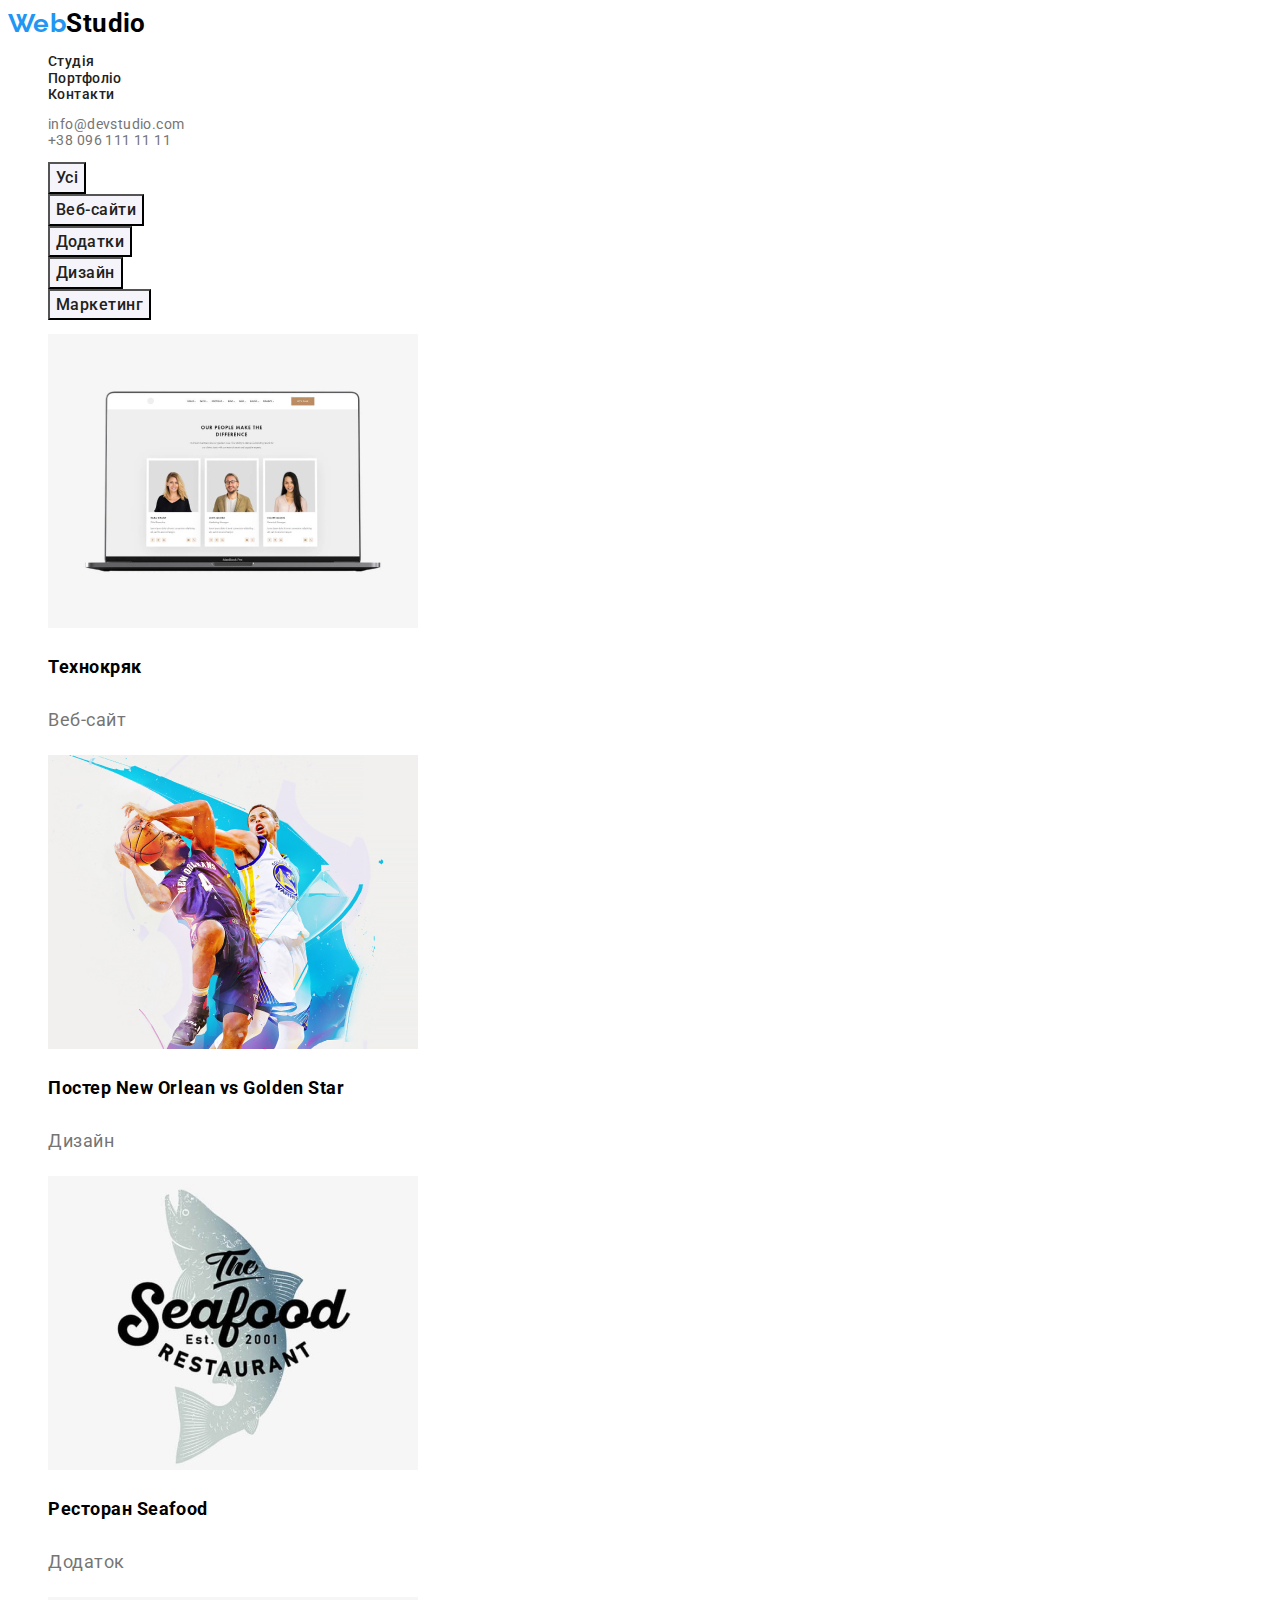
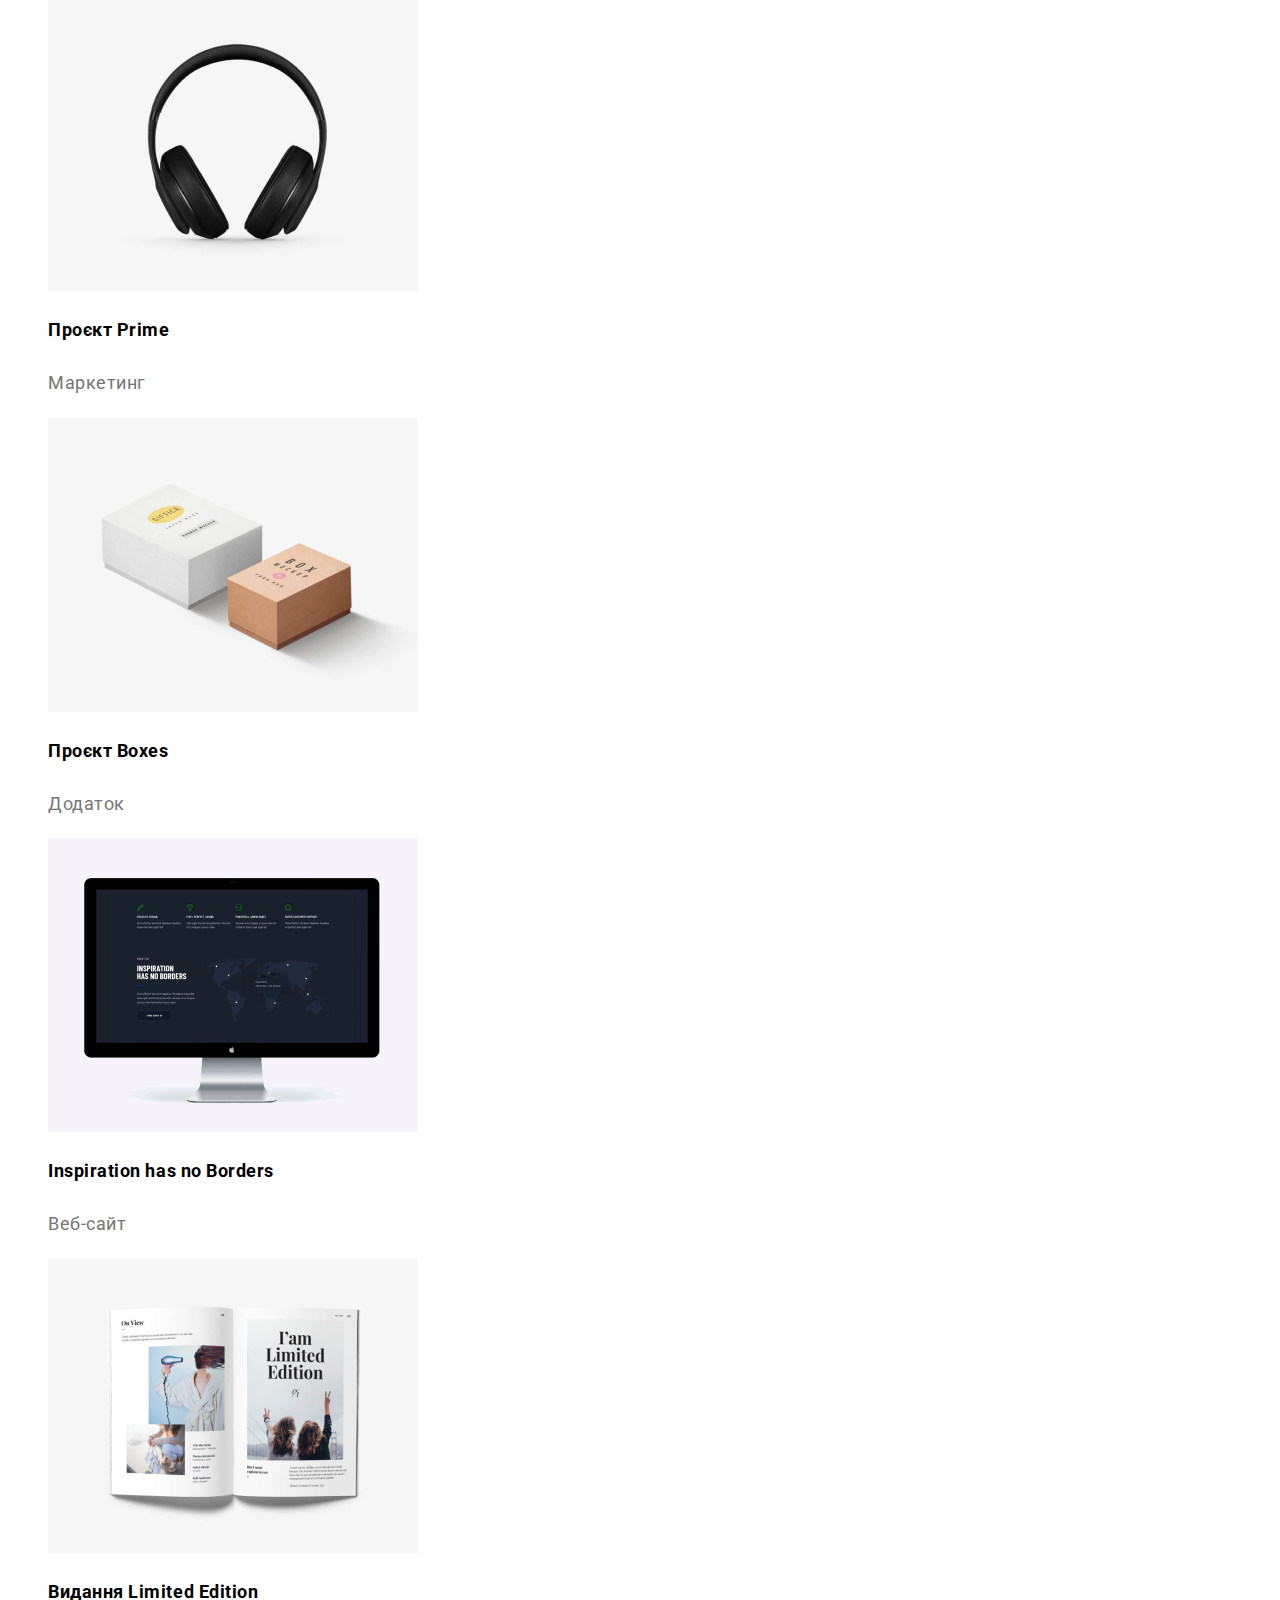
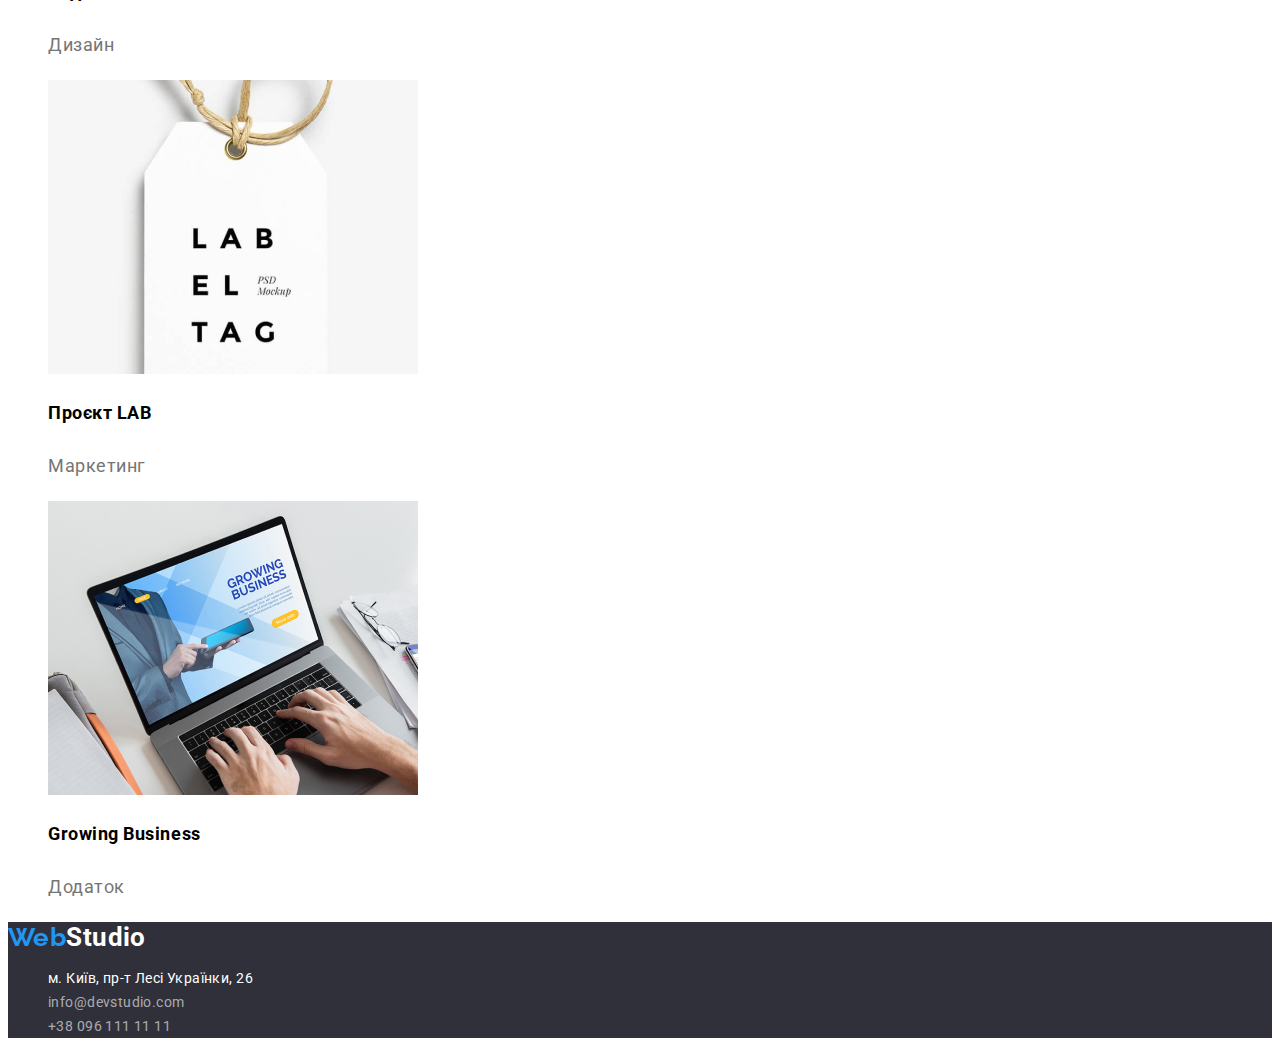
==== portfolio.html @ f9ca66fe "rwer" ====
<!DOCTYPE html>
<html lang="uk">
  <head>
    <meta charset="UTF-8" />
    <meta http-equiv="X-UA-Compatible" content="IE=edge" />
    <meta name="viewport" content="width=device-width, initial-scale=1.0" />
    <title>portfolio</title>
    <link rel="preconnect" href="https://fonts.googleapis.com" />
    <link rel="preconnect" href="https://fonts.gstatic.com" crossorigin />
    <link
      href="https://fonts.googleapis.com/css2?family=Raleway:wght@700&family=Roboto:wght@400;500;700;900&display=swap"
      rel="stylesheet"
    />
    <link rel="stylesheet" href="./css/styles.css" />
  </head>
  <body>
    <!--Шапка сайту-->
    <header class="header">
      <a href="index.html" class="header-logo"
        ><span class="logo">Web</span>Studio</a
      >
      <!--Навігація на інші сторінки-->
      <nav>
        <ul class="header-items">
          <li class="header-item">
            <a class="header-link link" href="index.html">Студія</a>
          </li>
          <li class="header-item">
            <a class="header-link link" href="http://портфоліо">Портфоліо</a>
          </li>
          <li class="header-item">
            <a class="header-link link" href="http://контакти">Контакти</a>
          </li>
        </ul>
      </nav>
      <ul class="nav-items">
        <li class="nav-item">
          <a class="nav-link link" href="mailto:info@devstudio.com"
            >info@devstudio.com</a
          >
        </li>
        <li class="nav-item">
          <a class="nav-link link" href="tel:+380961111111"
            >+38 096 111 11 11</a
          >
        </li>
      </ul>
    </header>
    <main class="main-portfolio">
      <!--Портфоліо-->
      <section class="portfolio">
        <h1 hidden>Портфоліо</h1>
        <ul class="button-items">
          <li class="button-item">
            <button class="button-portfolio" type="button">Усі</button>
          </li>
          <li class="button-item">
            <button class="button-portfolio" type="button">Веб-сайти</button>
          </li>
          <li class="button-item">
            <button class="button-portfolio" type="button">Додатки</button>
          </li>
          <li class="button-item">
            <button class="button-portfolio" type="button">Дизайн</button>
          </li>
          <li class="button-item">
            <button class="button-portfolio" type="button">Маркетинг</button>
          </li>
        </ul>
        <ul class="portfolio-items">
          <li class="portfolio-item">
            <img
              src="./imeges/technocrat.jpg"
              alt="Ноутбук з відкритим сайтом"
              width="370"
            />
            <h3 class="portfolio-title">Технокряк</h3>
            <p class="portfolio-article">Веб-сайт</p>
          </li>
          <li class="portfolio-item">
            <img
              src="./imeges/new orlean.jpg"
              alt="Два баскетболіста"
              width="370"
            />
            <h3 class="portfolio-title">
              Постер <span lang="eu"> New Orlean vs Golden Star</span>
            </h3>
            <p class="portfolio-article">Дизайн</p>
          </li>
          <li class="portfolio-item">
            <img
              src="./imeges/seafood.jpg"
              alt="Логотип ресторану"
              width="370"
            />
            <h3 class="portfolio-title">
              Ресторан <span lang="eu">Seafood</span>
            </h3>
            <p class="portfolio-article">Додаток</p>
          </li>
          <li class="portfolio-item">
            <img src="./imeges/prime.jpg" alt="Hаушники" />
            <h3 class="portfolio-title">Проєкт <span lang="eu">Prime</span></h3>
            <p class="portfolio-article">Маркетинг</p>
          </li>

          <li class="portfolio-item">
            <img
              src="./imeges/boxes.jpg"
              alt="Дві картонних коробки"
              width="370"
            />
            <h3 class="portfolio-title">Проєкт <span lang="eu">Boxes</span></h3>
            <p class="portfolio-article">Додаток</p>
          </li>
          <li class="portfolio-item">
            <img
              src="./imeges/borders.jpg"
              alt="Монітор компютера"
              width="370"
            />
            <h3 class="portfolio-title" lang="eu">
              Inspiration has no Borders
            </h3>
            <p class="portfolio-article">Веб-сайт</p>
          </li>
          <li class="portfolio-item">
            <img
              src="./imeges/limited edition.jpg"
              alt="Журнал з фото"
              width="370"
            />
            <h3 class="portfolio-title">
              Видання <span lang="eu">Limited Edition</span>
            </h3>
            <p class="portfolio-article">Дизайн</p>
          </li>
          <li class="portfolio-item">
            <img src="./imeges/lab.jpg" alt="Етикетка з назвою" width="370" />
            <h3 class="portfolio-title">Проєкт <span lang="eu">LAB</span></h3>
            <p class="portfolio-article">Маркетинг</p>
          </li>
          <li class="portfolio-item">
            <img
              src="./imeges/growing business.jpg"
              alt="Розробка додатків"
              width="370"
            />
            <h3 class="portfolio-title" lang="eu">Growing Business</h3>
            <p class="portfolio-article">Додаток</p>
          </li>
        </ul>
      </section>
      <!--Підвал-->
      <footer class="footer">
        <a class="footer-logo" href="index.html"
          ><span class="logo">Web</span>Studio</a
        >
        <address>
          <ul class="address-items">
            <li class="address-item">
              <a
                class="address-link"
                href="https://goo.gl/maps/SYyKEhNdgxeaFnvq7"
                target="_blank"
                rel="noreferrer noopener"
                >м. Київ, пр-т Лесі Українки, 26</a
              >
            </li>
            <li class="address-item">
              <a class="footer-link link" href="mailto:info@devstudio.com"
                >info@devstudio.com</a
              >
            </li>
            <li class="address-item">
              <a class="footer-link link" href="tel:+380961111111"
                >+38 096 111 11 11</a
              >
            </li>
          </ul>
        </address>
      </footer>
    </main>
  </body>
</html>
---- css/styles.css ----
:root {
    --primary-color: #212121;
    --second-color: #757575;
    --third-color: #ffffff;
    --accent-color: #2196f3;

}

body {
    font-family: "Roboto", "sans-serif ";
    background-color: var(--third-color);
    font-size: 14px;
    color: var(--rimary-color);
    letter-spacing: 0.03em;

}

ul {
    list-style: none;
}

.main-studio {}

.main-portfolio {}

/* Шапка сайту*/

.header {}


.header-logo,
.footer-logo {
    font-weight: 700;
    font-size: 26px;
    line-height: 1.2;
    text-decoration-line: none;
    color: #000000;

}

.logo {
    font-family: 'Raleway';
    font-weight: 700;
    font-size: 26px;
    line-height: 1.2;
    color: var(--accent-color);

}

.link:focus {
    color: var(--accent-color);
}

.link:hover {
    color: var(--accent-color);
    cursor: pointer;
}

.link {
    text-decoration-line: none;

}

/*Навігація на інші сторінки*/
.header-items {}

.header-item {}

.header-link {
    text-decoration-line: none;
    font-weight: 500;
    line-height: 1.1;
    color: var(--primary-color);
}


.nav-items {}

.nav-item {}

.nav-link {
    color: var(--second-color);
}

/* Слонаг Компанії */

.hero {
    background: #2F303A;
}

.hero-title {
    font-weight: 900;
    font-size: 44px;
    line-height: 1.4;
    text-align: center;
    letter-spacing: 0.06em;
    text-transform: uppercase;

    color: var(--third-color)
}

.button {
    background: #2196F3;
    box-shadow: 0px 4px 4px rgba(0, 0, 0, 0.15);
    border-radius: 4px;
    font-family: 'Roboto';
    font-weight: 700;
    font-size: 16px;
    line-height: 1.9;


    display: flex;
    align-items: center;
    text-align: center;
    letter-spacing: 0.06em;
    color: var(--third-color);
    cursor: pointer;
}

.button:hover {
    background: #2F303A;
    ;
}

/*  Особливості*/

.feature {}

.visually-hidden {
    position: absolute;
    width: 1px;
    height: 1px;
    margin: -1px;
    border: 0;
    padding: 0;

    white-space: nowrap;
    clip-path: inset(100%);
    clip: rect(0 0 0 0);
    overflow: hidden;
}

.feature-items {}

.feature-item {}

.feature-title {
    text-transform: uppercase;
    font-size: 14px;
    line-height: 1.1;
}

.feature-article {
    line-height: 1.71;
    color: var(--second-color);

}

/* Вид діяльності */

.activity {}

.section-title {}

.activity-items {}

.activity-item {}

/* Команда */

.team {
    background: #F5F4FA;
}



.team-items {}

.team-item {}

.team-member {

    font-weight: 500;
    font-size: 16px;
    line-height: 1.9;


    color: var(--primary-color);
}

.team-position {

    color: var(--second-color);
    font-size: 16px;
    line-height: 1.19;

}

/* Підвал */

.footer {
    background: #2F303A;
}

.footer-logo {
    color: var(--third-color);

}


.address-items {}

.address-item {}

.address-link {

    font-style: normal;


    line-height: 1.7;
    text-decoration-line: none;

    color: var(--third-color);

}

.footer-link {

    font-style: normal;

    line-height: 1.7;

    color: rgba(255, 255, 255, 0.6);
}

/* Портфоліо */

.portfolio {}

.button-portfolio {
    font-family: 'Roboto';
    font-weight: 500;
    font-size: 16px;
    line-height: 1.6;
    text-align: center;
    letter-spacing: 0.03em;
    background: #F5F4FA;
    color: var(--primary-color);

}


.button-portfolio:hover {
    background: var(--accent-color);
    box-shadow: 0px 3px 1px rgba(0, 0, 0, 0.1), 0px 1px 2px rgba(0, 0, 0, 0.08), 0px 2px 2px rgba(0, 0, 0, 0.12);
    border-radius: 4px;
    color: var(--third-color);
    cursor: pointer;

}

.button-portfolio:focus {
    background: #2196F3;
    box-shadow: 0px 3px 1px rgba(0, 0, 0, 0.1), 0px 1px 2px rgba(0, 0, 0, 0.08), 0px 2px 2px rgba(0, 0, 0, 0.12);
    border-radius: 4px;
    color: #FFFFFF;


}

.button-items {}

.button-item {}

.portfolio-items {}

.portfolio-item {}

.portfolio-title {

    font-size: 18px;
    line-height: 2;
    letter-spacing: 0.03em;
}

.portfolio-article {
    color: var(--second-color);
    font-size: 18px;
    line-height: 1.88;
    letter-spacing: 0.03em;
}
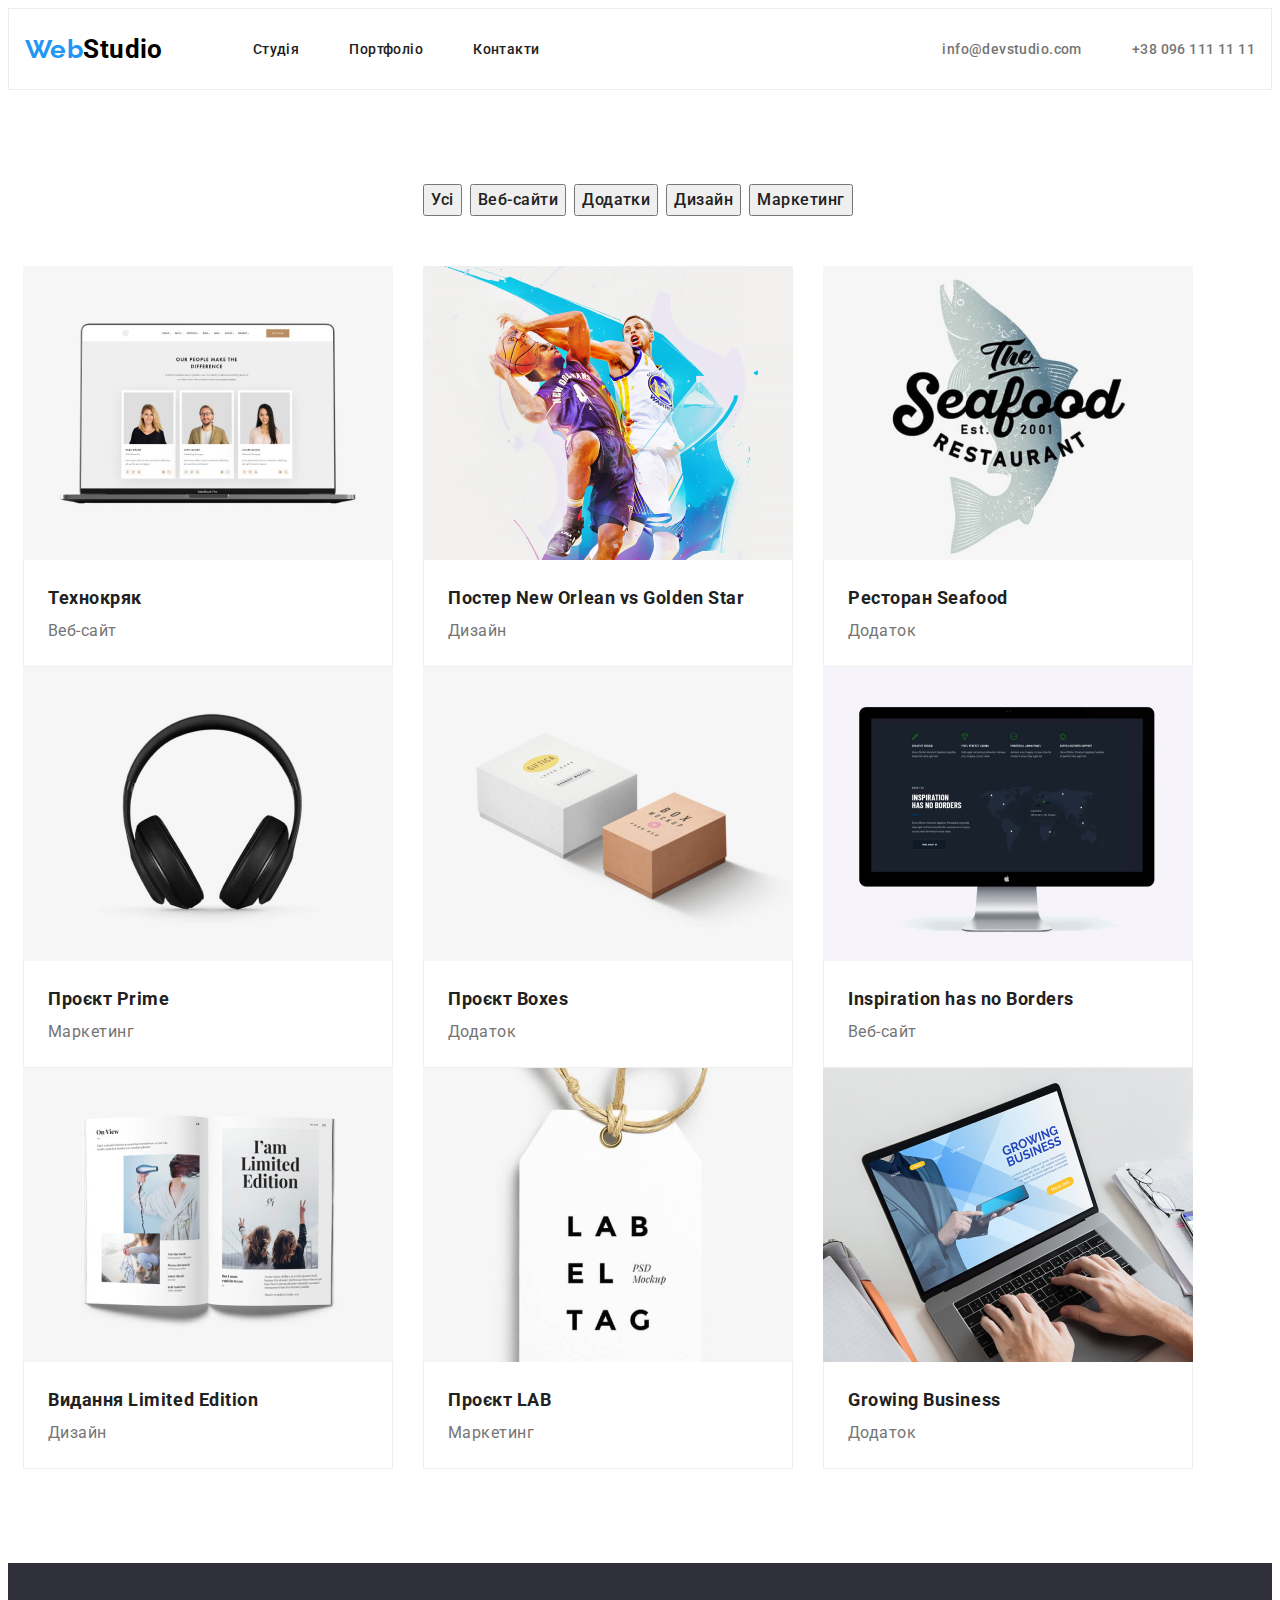
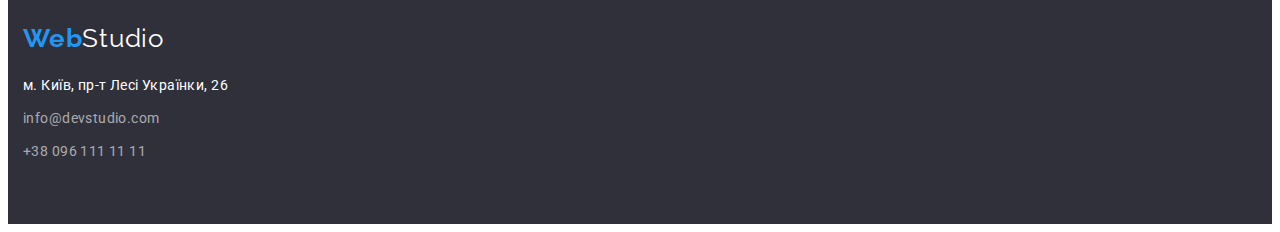
==== commit 831f082f: "save" ====
--- a/portfolio.html
+++ b/portfolio.html
@@ -1,186 +1,141 @@
 <!DOCTYPE html>
 <html lang="uk">
-  <head>
-    <meta charset="UTF-8" />
-    <meta http-equiv="X-UA-Compatible" content="IE=edge" />
-    <meta name="viewport" content="width=device-width, initial-scale=1.0" />
-    <title>portfolio</title>
-    <link rel="preconnect" href="https://fonts.googleapis.com" />
-    <link rel="preconnect" href="https://fonts.gstatic.com" crossorigin />
-    <link
-      href="https://fonts.googleapis.com/css2?family=Raleway:wght@700&family=Roboto:wght@400;500;700;900&display=swap"
-      rel="stylesheet"
-    />
-    <link rel="stylesheet" href="./css/styles.css" />
-  </head>
-  <body>
-    <!--Шапка сайту-->
-    <header class="header">
-      <a href="index.html" class="header-logo"
-        ><span class="logo">Web</span>Studio</a
-      >
+
+<head>
+  <meta charset="UTF-8" />
+  <meta http-equiv="X-UA-Compatible" content="IE=edge" />
+  <meta name="viewport" content="width=device-width, initial-scale=1.0" />
+  <title>Web Studio</title>
+  <link rel="preconnect" href="https://fonts.googleapis.com" />
+  <link rel="preconnect" href="https://fonts.gstatic.com" crossorigin />
+  <link href="https://fonts.googleapis.com/css2?family=Raleway:wght@700&family=Roboto:wght@400;500;700;900&display=swap"
+    rel="stylesheet" />
+  <link rel="stylesheet" href="https://cdnjs.cloudflare.com/ajax/libs/modern-normalize/1.1.0/modern-normalize.min.css"
+    integrity="sha512-wpPYUAdjBVSE4KJnH1VR1HeZfpl1ub8YT/NKx4PuQ5NmX2tKuGu6U/JRp5y+Y8XG2tV+wKQpNHVUX03MfMFn9Q=="
+    crossorigin="anonymous" referrerpolicy="no-referrer" />
+  <link rel="stylesheet" href="css/styles.css" />
+</head>
+
+<body>
+  <!--Шапка сайту-->
+  <header class="header">
+    <div class="conteiner-header">
+      <a href="index.html" class="header-logo"> <span class="logo">Web</span>Studio</a>
       <!--Навігація на інші сторінки-->
-      <nav>
-        <ul class="header-items">
-          <li class="header-item">
-            <a class="header-link link" href="index.html">Студія</a>
+      <nav class="header-nav">
+        <ul class="header-nav-items">
+          <li class="header-nav-item">
+            <a class="header-link link curent" href="index.html">Студія</a>
           </li>
-          <li class="header-item">
-            <a class="header-link link" href="http://портфоліо">Портфоліо</a>
+          <li class="header-nav-item">
+            <a class="header-link link curent" href="portfolio.html">Портфоліо</a>
           </li>
-          <li class="header-item">
-            <a class="header-link link" href="http://контакти">Контакти</a>
+          <li class="header-nav-item">
+            <a class="header-link link curent" href="http://контакти">Контакти</a>
           </li>
         </ul>
       </nav>
-      <ul class="nav-items">
-        <li class="nav-item">
-          <a class="nav-link link" href="mailto:info@devstudio.com"
-            >info@devstudio.com</a
-          >
+      <ul class="contact-items">
+        <li class="contact-item">
+          <a class="contact-link link" href="mailto:info@devstudio.com">info@devstudio.com</a>
         </li>
-        <li class="nav-item">
-          <a class="nav-link link" href="tel:+380961111111"
-            >+38 096 111 11 11</a
-          >
+        <li class="contact-item">
+          <a class="contact-link link" href="tel:+380961111111">+38 096 111 11 11</a>
         </li>
       </ul>
-    </header>
-    <main class="main-portfolio">
-      <!--Портфоліо-->
-      <section class="portfolio">
-        <h1 hidden>Портфоліо</h1>
-        <ul class="button-items">
-          <li class="button-item">
-            <button class="button-portfolio" type="button">Усі</button>
+    </div>
+  </header>
+  <main class="main-portfolio">
+    <!--Портфоліо-->
+    <section class="portfolio">
+      <h1 class="visually-hidden">Портфоліо</h1>
+      <ul class="button-items">
+        <li class="button-item">
+          <button class="button-portfolio" type="button">Усі</button>
+        </li>
+        <li class="button-item">
+          <button class="button-portfolio" type="button">Веб-сайти</button>
+        </li>
+        <li class="button-item">
+          <button class="button-portfolio" type="button">Додатки</button>
+        </li>
+        <li class="button-item">
+          <button class="button-portfolio" type="button">Дизайн</button>
+        </li>
+        <li class="button-item">
+          <button class="button-portfolio" type="button">Маркетинг</button>
+        </li>
+      </ul>
+      <ul class="portfolio-items">
+        <li class="portfolio-item">
+          <img src="./imeges/technocrat.jpg" alt="Ноутбук з відкритим сайтом" width="370" />
+          <h2 class="portfolio-title">Технокряк</h2>
+          <p class="portfolio-article">Веб-сайт</p>
+        </li>
+        <li class="portfolio-item">
+          <img src="./imeges/new-orlean.jpg" alt="Два баскетболіста" width="370" />
+          <h2 class="portfolio-title">
+            Постер <span lang="eu"> New Orlean vs Golden Star</span>
+          </h2>
+          <p class="portfolio-article">Дизайн</p>
+        </li>
+        <li class="portfolio-item">
+          <img src="./imeges/seafood.jpg" alt="Логотип ресторану" width="370" />
+          <h2 class="portfolio-title">Ресторан <span lang="eu">Seafood</span></h2>
+          <p class="portfolio-article">Додаток</p>
+        </li>
+        <li class="portfolio-item">
+          <img src="./imeges/prime.jpg" alt="Hаушники" />
+          <h2 class="portfolio-title">Проєкт <span lang="eu">Prime</span></h2>
+          <p class="portfolio-article">Маркетинг</p>
+        </li>
+
+        <li class="portfolio-item">
+          <img src="./imeges/boxes.jpg" alt="Дві картонних коробки" width="370" />
+          <h2 class="portfolio-title">Проєкт <span lang="eu">Boxes</span></h2>
+          <p class="portfolio-article">Додаток</p>
+        </li>
+        <li class="portfolio-item">
+          <img src="./imeges/borders.jpg" alt="Монітор компютера" width="370" />
+          <h2 class="portfolio-title" lang="eu">Inspiration has no Borders</h2>
+          <p class="portfolio-article">Веб-сайт</p>
+        </li>
+        <li class="portfolio-item">
+          <img src="./imeges/limited-edition.jpg" alt="Журнал з фото" width="370" />
+          <h2 class="portfolio-title">Видання <span lang="eu">Limited Edition</span></h2>
+          <p class="portfolio-article">Дизайн</p>
+        </li>
+        <li class="portfolio-item">
+          <img src="./imeges/lab.jpg" alt="Етикетка з назвою" width="370" />
+          <h2 class="portfolio-title">Проєкт <span lang="eu">LAB</span></h2>
+          <p class="portfolio-article">Маркетинг</p>
+        </li>
+        <li class="portfolio-item">
+          <img src="./imeges/growing-business.jpg" alt="Розробка додатків" width="370" />
+          <h2 class="portfolio-title" lang="eu">Growing Business</h2>
+          <p class="portfolio-article">Додаток</p>
+        </li>
+      </ul>
+    </section>
+    <!--Підвал-->
+    <footer class="footer">
+      <a class="footer-logo" href="index.html"><span class="logo">Web</span>Studio</a>
+      <address>
+        <ul class="address-items">
+          <li class="address-item">
+            <a class="address-link" href="https://goo.gl/maps/SYyKEhNdgxeaFnvq7" target="_blank"
+              rel="noreferrer noopener">м. Київ, пр-т Лесі Українки, 26</a>
           </li>
-          <li class="button-item">
-            <button class="button-portfolio" type="button">Веб-сайти</button>
+          <li class="address-item">
+            <a class="footer-link link" href="mailto:info@devstudio.com">info@devstudio.com</a>
           </li>
-          <li class="button-item">
-            <button class="button-portfolio" type="button">Додатки</button>
-          </li>
-          <li class="button-item">
-            <button class="button-portfolio" type="button">Дизайн</button>
-          </li>
-          <li class="button-item">
-            <button class="button-portfolio" type="button">Маркетинг</button>
+          <li class="address-item">
+            <a class="footer-link link" href="tel:+380961111111">+38 096 111 11 11</a>
           </li>
         </ul>
-        <ul class="portfolio-items">
-          <li class="portfolio-item">
-            <img
-              src="./imeges/technocrat.jpg"
-              alt="Ноутбук з відкритим сайтом"
-              width="370"
-            />
-            <h3 class="portfolio-title">Технокряк</h3>
-            <p class="portfolio-article">Веб-сайт</p>
-          </li>
-          <li class="portfolio-item">
-            <img
-              src="./imeges/new orlean.jpg"
-              alt="Два баскетболіста"
-              width="370"
-            />
-            <h3 class="portfolio-title">
-              Постер <span lang="eu"> New Orlean vs Golden Star</span>
-            </h3>
-            <p class="portfolio-article">Дизайн</p>
-          </li>
-          <li class="portfolio-item">
-            <img
-              src="./imeges/seafood.jpg"
-              alt="Логотип ресторану"
-              width="370"
-            />
-            <h3 class="portfolio-title">
-              Ресторан <span lang="eu">Seafood</span>
-            </h3>
-            <p class="portfolio-article">Додаток</p>
-          </li>
-          <li class="portfolio-item">
-            <img src="./imeges/prime.jpg" alt="Hаушники" />
-            <h3 class="portfolio-title">Проєкт <span lang="eu">Prime</span></h3>
-            <p class="portfolio-article">Маркетинг</p>
-          </li>
+      </address>
+    </footer>
+  </main>
+</body>
 
-          <li class="portfolio-item">
-            <img
-              src="./imeges/boxes.jpg"
-              alt="Дві картонних коробки"
-              width="370"
-            />
-            <h3 class="portfolio-title">Проєкт <span lang="eu">Boxes</span></h3>
-            <p class="portfolio-article">Додаток</p>
-          </li>
-          <li class="portfolio-item">
-            <img
-              src="./imeges/borders.jpg"
-              alt="Монітор компютера"
-              width="370"
-            />
-            <h3 class="portfolio-title" lang="eu">
-              Inspiration has no Borders
-            </h3>
-            <p class="portfolio-article">Веб-сайт</p>
-          </li>
-          <li class="portfolio-item">
-            <img
-              src="./imeges/limited edition.jpg"
-              alt="Журнал з фото"
-              width="370"
-            />
-            <h3 class="portfolio-title">
-              Видання <span lang="eu">Limited Edition</span>
-            </h3>
-            <p class="portfolio-article">Дизайн</p>
-          </li>
-          <li class="portfolio-item">
-            <img src="./imeges/lab.jpg" alt="Етикетка з назвою" width="370" />
-            <h3 class="portfolio-title">Проєкт <span lang="eu">LAB</span></h3>
-            <p class="portfolio-article">Маркетинг</p>
-          </li>
-          <li class="portfolio-item">
-            <img
-              src="./imeges/growing business.jpg"
-              alt="Розробка додатків"
-              width="370"
-            />
-            <h3 class="portfolio-title" lang="eu">Growing Business</h3>
-            <p class="portfolio-article">Додаток</p>
-          </li>
-        </ul>
-      </section>
-      <!--Підвал-->
-      <footer class="footer">
-        <a class="footer-logo" href="index.html"
-          ><span class="logo">Web</span>Studio</a
-        >
-        <address>
-          <ul class="address-items">
-            <li class="address-item">
-              <a
-                class="address-link"
-                href="https://goo.gl/maps/SYyKEhNdgxeaFnvq7"
-                target="_blank"
-                rel="noreferrer noopener"
-                >м. Київ, пр-т Лесі Українки, 26</a
-              >
-            </li>
-            <li class="address-item">
-              <a class="footer-link link" href="mailto:info@devstudio.com"
-                >info@devstudio.com</a
-              >
-            </li>
-            <li class="address-item">
-              <a class="footer-link link" href="tel:+380961111111"
-                >+38 096 111 11 11</a
-              >
-            </li>
-          </ul>
-        </address>
-      </footer>
-    </main>
-  </body>
-</html>
+</html>--- a/css/styles.css
+++ b/css/styles.css
@@ -1,291 +1,400 @@
 :root {
-    --primary-color: #212121;
-    --second-color: #757575;
-    --third-color: #ffffff;
-    --accent-color: #2196f3;
-
+  --primary-color: #212121;
+  --second-color: #757575;
+  --third-color: #ffffff;
+  --accent-color: #2196f3;
 }
 
 body {
-    font-family: "Roboto", "sans-serif ";
-    background-color: var(--third-color);
-    font-size: 14px;
-    color: var(--rimary-color);
-    letter-spacing: 0.03em;
-
+  font-family: 'Roboto', 'sans-serif ';
+  background-color: var(--third-color);
+  font-size: 14px;
+  color: var(--primary-color);
+  letter-spacing: 0.03em;
 }
 
 ul {
-    list-style: none;
-}
-
-.main-studio {}
-
-.main-portfolio {}
-
-/* Шапка сайту*/
-
-.header {}
-
-
-.header-logo,
+  padding-left: 0;
+  list-style: none;
+  margin: 0;
+}
+
+p,
+h1,
+h2,
+h3 {
+  margin: 0;
+}
+
+img {
+  display: block;
+  max-width: 100%;
+  height: auto;
+}
+
+.header-nav-items.contact-items.curent {
+  color: var(--accent-color);
+}
+
+.link:focus {
+  color: var(--accent-color);
+}
+
+.link:hover {
+  color: var(--accent-color);
+  cursor: pointer;
+}
+
+.link {
+  text-decoration-line: none;
+}
+
+.conteiner {
+  align-items: center;
+  max-width: 1230px;
+  width: 100%;
+  margin: 0 auto;
+  padding: 0 15px;
+}
+
+.section {
+  padding-bottom: 94px;
+}
+
+/* ХЕДЕР */
+
+.header {
+  border: 1px solid #ececec;
+}
+
+.conteiner-header {
+  display: flex;
+  align-items: center;
+  max-width: 1230px;
+  width: 100%;
+  margin: 0 auto;
+  padding: 0 15px;
+}
+
+.header-logo {
+  font-weight: 700;
+  font-size: 26px;
+  line-height: 1.2;
+  text-decoration-line: none;
+  color: #000000;
+}
+
+.logo {
+  font-family: 'Raleway';
+  font-weight: 700;
+  font-size: 26px;
+  line-height: 1.2;
+  color: var(--accent-color);
+}
+
+/*Навігація на інші сторінки*/
+
+.header-nav-items {
+  display: flex;
+  align-self: center;
+  padding: 32px 0;
+  margin-left: 90px;
+}
+
+.header-nav-item:not(:last-child) {
+  margin-right: 50px;
+}
+
+.header-link {
+  text-decoration-line: none;
+  font-weight: 500;
+  line-height: 1.1;
+  color: var(--primary-color);
+}
+
+.contact-items {
+  display: flex;
+  align-self: center;
+  padding: 32px 0;
+  margin-left: auto;
+}
+
+.contact-item:not(:last-child) {
+  margin-right: 50px;
+}
+
+.contact-link {
+  color: var(--second-color);
+  text-decoration-line: none;
+  font-weight: 500;
+  line-height: 1.1;
+}
+
+/*  Слонаг Компанії  */
+
+.hero {
+  background: #2f303a;
+  display: block;
+  margin: 0;
+  padding: 200px 50px;
+  text-align: center;
+}
+
+.hero-title {
+  font-weight: 900;
+  font-size: 44px;
+  line-height: 1.4;
+  width: 696px;
+  letter-spacing: 0.06em;
+  text-transform: uppercase;
+  margin: 0 auto;
+  color: var(--third-color);
+}
+
+.button {
+  display: inline-block;
+  background: #2196f3;
+  box-shadow: 0px 4px 4px rgba(0, 0, 0, 0.15);
+  border-radius: 4px;
+  font-weight: 700;
+  font-size: 16px;
+  line-height: 1.9;
+  min-width: 216px;
+  padding: 10px 32px;
+  margin-top: 30px;
+  letter-spacing: 0.06em;
+  color: var(--third-color);
+  cursor: pointer;
+}
+
+.button:focus {
+  background-color: #188ce8;
+}
+
+.button:hover {
+  background: #188ce8;
+}
+
+/*  Особливості  */
+
+.visually-hidden {
+  position: absolute;
+  white-space: nowrap;
+  width: 1px;
+  height: 1px;
+  overflow: hidden;
+  border: 0;
+  padding: 0;
+  clip: rect(0 0 0 0);
+  clip-path: inset(50%);
+  margin: -1px;
+}
+
+.feature-items {
+  display: flex;
+  padding-top: 94px;
+}
+
+.feature-item:not(:last-child) {
+  margin-right: 30px;
+}
+
+.feature-title {
+  text-transform: uppercase;
+  font-size: 14px;
+  line-height: 1.1;
+  padding-bottom: 10px;
+}
+
+.feature-article {
+  line-height: 1.71;
+  color: var(--second-color);
+}
+
+/*  Вид діяльності  */
+
+.activity-title {
+  font-size: 36px;
+  line-height: calc(42 / 36);
+  text-align: center;
+  margin: 0;
+  padding-bottom: 50px;
+}
+
+.activity-items {
+  display: flex;
+}
+
+.activity-item {
+  min-width: 370px;
+}
+
+.activity-item:not(:last-child) {
+  margin-right: 50px;
+}
+
+/*  Команда  */
+
+.team-title {
+  font-size: 36px;
+  line-height: calc(42 / 36);
+  text-align: center;
+  margin: 0;
+  padding: 94px 0 50px;
+}
+
+.team-items {
+  display: flex;
+  text-align: center;
+}
+
+.team-item {
+  min-width: 270px;
+  background-color: #ffffff;
+  box-shadow: 0px 1px 3px rgba(0, 0, 0, 0.12), 0px 1px 1px rgba(0, 0, 0, 0.14),
+    0px 2px 1px rgba(0, 0, 0, 0.2);
+  border-radius: 0px 0px 4px 4px;
+}
+
+.team-item:not(:last-child) {
+  margin-right: 30px;
+}
+
+.team-member {
+  font-weight: 500;
+  font-size: 16px;
+  line-height: 1.9;
+  padding: 30px 0 10px;
+
+  color: var(--primary-color);
+}
+
+.team-position {
+  color: var(--second-color);
+  font-size: 16px;
+  line-height: 1.19;
+  margin: 0;
+  padding-bottom: 30px;
+}
+
+/*  ФУТЕР  */
+
+.footer {
+  background: #2f303a;
+
+  margin: 0 auto;
+  padding: 0 15px;
+}
+
 .footer-logo {
-    font-weight: 700;
-    font-size: 26px;
-    line-height: 1.2;
-    text-decoration-line: none;
-    color: #000000;
-
-}
-
-.logo {
-    font-family: 'Raleway';
-    font-weight: 700;
-    font-size: 26px;
-    line-height: 1.2;
-    color: var(--accent-color);
-
-}
-
-.link:focus {
-    color: var(--accent-color);
-}
-
-.link:hover {
-    color: var(--accent-color);
-    cursor: pointer;
-}
-
-.link {
-    text-decoration-line: none;
-
-}
-
-/*Навігація на інші сторінки*/
-.header-items {}
-
-.header-item {}
-
-.header-link {
-    text-decoration-line: none;
-    font-weight: 500;
-    line-height: 1.1;
-    color: var(--primary-color);
-}
-
-
-.nav-items {}
-
-.nav-item {}
-
-.nav-link {
-    color: var(--second-color);
-}
-
-/* Слонаг Компанії */
-
-.hero {
-    background: #2F303A;
-}
-
-.hero-title {
-    font-weight: 900;
-    font-size: 44px;
-    line-height: 1.4;
-    text-align: center;
-    letter-spacing: 0.06em;
-    text-transform: uppercase;
-
-    color: var(--third-color)
-}
-
-.button {
-    background: #2196F3;
-    box-shadow: 0px 4px 4px rgba(0, 0, 0, 0.15);
-    border-radius: 4px;
-    font-family: 'Roboto';
-    font-weight: 700;
-    font-size: 16px;
-    line-height: 1.9;
-
-
-    display: flex;
-    align-items: center;
-    text-align: center;
-    letter-spacing: 0.06em;
-    color: var(--third-color);
-    cursor: pointer;
-}
-
-.button:hover {
-    background: #2F303A;
-    ;
-}
-
-/*  Особливості*/
-
-.feature {}
-
-.visually-hidden {
-    position: absolute;
-    width: 1px;
-    height: 1px;
-    margin: -1px;
-    border: 0;
-    padding: 0;
-
-    white-space: nowrap;
-    clip-path: inset(100%);
-    clip: rect(0 0 0 0);
-    overflow: hidden;
-}
-
-.feature-items {}
-
-.feature-item {}
-
-.feature-title {
-    text-transform: uppercase;
-    font-size: 14px;
-    line-height: 1.1;
-}
-
-.feature-article {
-    line-height: 1.71;
-    color: var(--second-color);
-
-}
-
-/* Вид діяльності */
-
-.activity {}
-
-.section-title {}
-
-.activity-items {}
-
-.activity-item {}
-
-/* Команда */
-
-.team {
-    background: #F5F4FA;
-}
-
-
-
-.team-items {}
-
-.team-item {}
-
-.team-member {
-
-    font-weight: 500;
-    font-size: 16px;
-    line-height: 1.9;
-
-
-    color: var(--primary-color);
-}
-
-.team-position {
-
-    color: var(--second-color);
-    font-size: 16px;
-    line-height: 1.19;
-
-}
-
-/* Підвал */
-
-.footer {
-    background: #2F303A;
-}
-
-.footer-logo {
-    color: var(--third-color);
-
-}
-
-
-.address-items {}
-
-.address-item {}
+  color: var(--third-color);
+  font-family: 'Raleway';
+  font-size: 26px;
+  line-height: 1.2;
+  letter-spacing: 0.03em;
+  text-decoration: none;
+  display: block;
+  padding: 60px 0 20px;
+}
+
+.address-items {
+  padding-bottom: 60px;
+}
+
+.address-item:not(:last-child) {
+  padding-bottom: 9px;
+}
 
 .address-link {
-
-    font-style: normal;
-
-
-    line-height: 1.7;
-    text-decoration-line: none;
-
-    color: var(--third-color);
-
+  font-style: normal;
+
+  line-height: 1.7;
+  text-decoration-line: none;
+
+  color: var(--third-color);
 }
 
 .footer-link {
-
-    font-style: normal;
-
-    line-height: 1.7;
-
-    color: rgba(255, 255, 255, 0.6);
-}
-
-/* Портфоліо */
-
-.portfolio {}
+  font-style: normal;
+
+  line-height: 1.7;
+
+  color: rgba(255, 255, 255, 0.6);
+}
+
+/*  ПОРТФОЛІО  */
+
+.portfolio {
+  width: 1230px;
+  padding: 94px 15px;
+}
 
 .button-portfolio {
-    font-family: 'Roboto';
-    font-weight: 500;
-    font-size: 16px;
-    line-height: 1.6;
-    text-align: center;
-    letter-spacing: 0.03em;
-    background: #F5F4FA;
-    color: var(--primary-color);
-
-}
-
+  font-family: 'Roboto';
+  font-weight: 500;
+  font-size: 16px;
+  line-height: 1.6;
+  letter-spacing: 0.03em;
+
+  color: var(--primary-color);
+}
 
 .button-portfolio:hover {
-    background: var(--accent-color);
-    box-shadow: 0px 3px 1px rgba(0, 0, 0, 0.1), 0px 1px 2px rgba(0, 0, 0, 0.08), 0px 2px 2px rgba(0, 0, 0, 0.12);
-    border-radius: 4px;
-    color: var(--third-color);
-    cursor: pointer;
-
+  background: var(--accent-color);
+
+  border-radius: 4px;
+  color: var(--third-color);
+  cursor: pointer;
 }
 
 .button-portfolio:focus {
-    background: #2196F3;
-    box-shadow: 0px 3px 1px rgba(0, 0, 0, 0.1), 0px 1px 2px rgba(0, 0, 0, 0.08), 0px 2px 2px rgba(0, 0, 0, 0.12);
-    border-radius: 4px;
-    color: #FFFFFF;
-
-
-}
-
-.button-items {}
-
-.button-item {}
-
-.portfolio-items {}
-
-.portfolio-item {}
+  background: var(--accent-color);
+
+  border-radius: 4px;
+  color: #ffffff;
+}
+
+.button-items {
+  display: flex;
+  text-align: center;
+  justify-content: center;
+  padding-bottom: 50px;
+}
+
+.button-items :not(:last-child) {
+  margin-right: 8px;
+}
+
+.portfolio-items {
+  display: flex;
+  flex-wrap: wrap;
+}
+
+.portfolio-item {
+  min-width: 370px;
+  background: #ffffff;
+}
+
+.portfolio-item:not(:nth-child(3n)) {
+  margin-right: 30px;
+}
 
 .portfolio-title {
-
-    font-size: 18px;
-    line-height: 2;
-    letter-spacing: 0.03em;
+  font-size: 18px;
+  line-height: 2;
+  letter-spacing: 0.03em;
+  padding: 20px 0 0 24px;
+  border-left: 1px solid #eeeeee;
+  border-right: 1px solid #eeeeee;
 }
 
 .portfolio-article {
-    color: var(--second-color);
-    font-size: 18px;
-    line-height: 1.88;
-    letter-spacing: 0.03em;
-}+  color: var(--second-color);
+  font-size: 16px;
+  line-height: 1.88;
+  letter-spacing: 0.03em;
+  padding: 0 0 20px 24px;
+  border-left: 1px solid #eeeeee;
+  border-right: 1px solid #eeeeee;
+  border-bottom: 1px solid #eeeeee;
+}
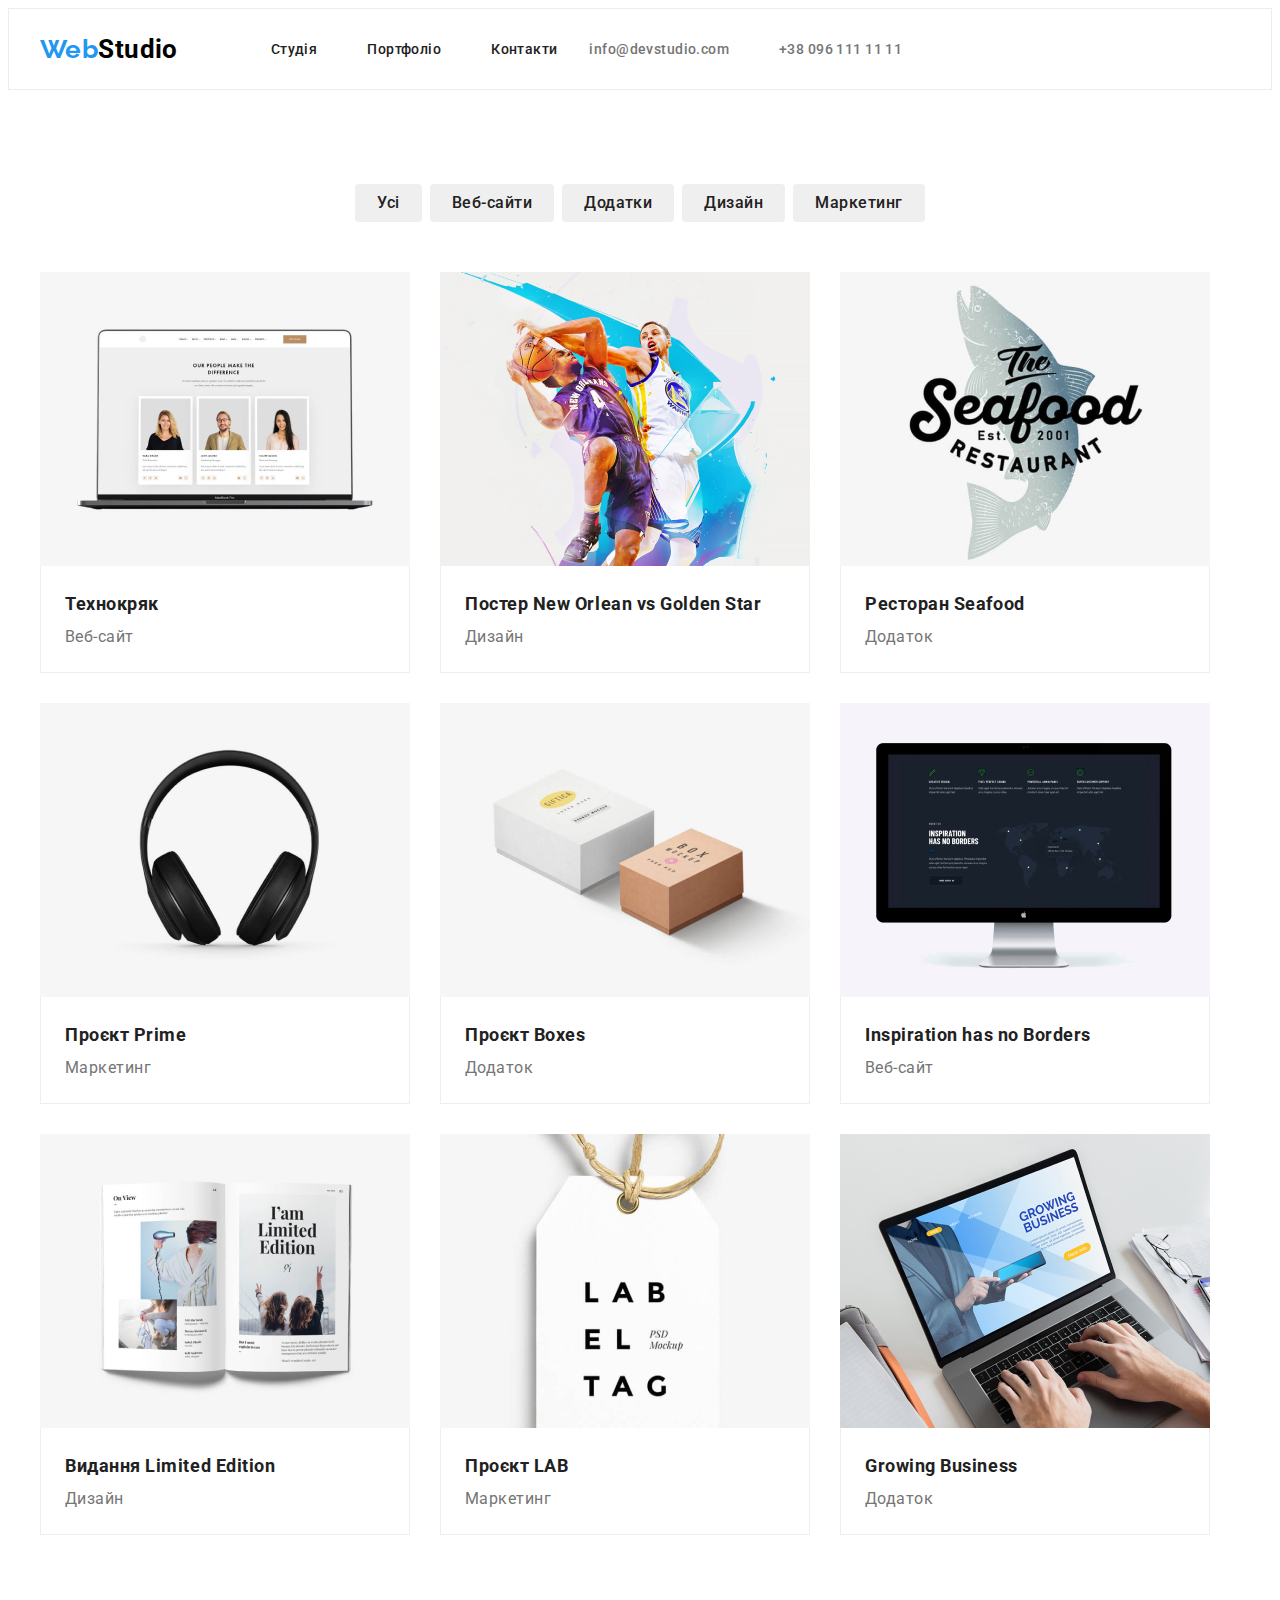
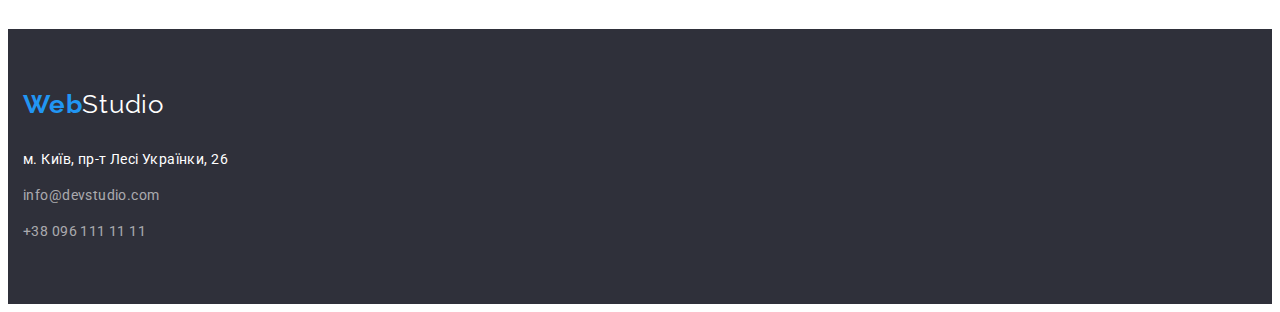
==== commit 534896db: "save" ====
--- a/portfolio.html
+++ b/portfolio.html
@@ -1,141 +1,155 @@
 <!DOCTYPE html>
 <html lang="uk">
+  <head>
+    <meta charset="UTF-8" />
+    <meta http-equiv="X-UA-Compatible" content="IE=edge" />
+    <meta name="viewport" content="width=device-width, initial-scale=1.0" />
+    <title>Web Studio</title>
+    <link rel="preconnect" href="https://fonts.googleapis.com" />
+    <link rel="preconnect" href="https://fonts.gstatic.com" crossorigin />
+    <link
+      href="https://fonts.googleapis.com/css2?family=Raleway:wght@700&family=Roboto:wght@400;500;700;900&display=swap"
+      rel="stylesheet"
+    />
+    <link
+      rel="stylesheet"
+      href="https://cdnjs.cloudflare.com/ajax/libs/modern-normalize/1.1.0/modern-normalize.min.css"
+      integrity="sha512-wpPYUAdjBVSE4KJnH1VR1HeZfpl1ub8YT/NKx4PuQ5NmX2tKuGu6U/JRp5y+Y8XG2tV+wKQpNHVUX03MfMFn9Q=="
+      crossorigin="anonymous"
+      referrerpolicy="no-referrer"
+    />
+    <link rel="stylesheet" href="css/styles.css" />
+  </head>
 
-<head>
-  <meta charset="UTF-8" />
-  <meta http-equiv="X-UA-Compatible" content="IE=edge" />
-  <meta name="viewport" content="width=device-width, initial-scale=1.0" />
-  <title>Web Studio</title>
-  <link rel="preconnect" href="https://fonts.googleapis.com" />
-  <link rel="preconnect" href="https://fonts.gstatic.com" crossorigin />
-  <link href="https://fonts.googleapis.com/css2?family=Raleway:wght@700&family=Roboto:wght@400;500;700;900&display=swap"
-    rel="stylesheet" />
-  <link rel="stylesheet" href="https://cdnjs.cloudflare.com/ajax/libs/modern-normalize/1.1.0/modern-normalize.min.css"
-    integrity="sha512-wpPYUAdjBVSE4KJnH1VR1HeZfpl1ub8YT/NKx4PuQ5NmX2tKuGu6U/JRp5y+Y8XG2tV+wKQpNHVUX03MfMFn9Q=="
-    crossorigin="anonymous" referrerpolicy="no-referrer" />
-  <link rel="stylesheet" href="css/styles.css" />
-</head>
+  <body>
+    <!--Шапка сайту-->
+    <header class="header">
+      <div class="container-header container">
+        <nav class="header-nav">
+          <a href="index.html" class="header-logo"> <span class="logo">Web</span>Studio</a>
+          <!--Навігація на інші сторінки-->
 
-<body>
-  <!--Шапка сайту-->
-  <header class="header">
-    <div class="conteiner-header">
-      <a href="index.html" class="header-logo"> <span class="logo">Web</span>Studio</a>
-      <!--Навігація на інші сторінки-->
-      <nav class="header-nav">
-        <ul class="header-nav-items">
-          <li class="header-nav-item">
-            <a class="header-link link curent" href="index.html">Студія</a>
+          <ul class="header-nav-items">
+            <li class="header-nav-item">
+              <a class="header-link link" href="index.html">Студія</a>
+            </li>
+            <li class="header-nav-item">
+              <a class="header-link link" href="portfolio.html">Портфоліо</a>
+            </li>
+            <li class="header-nav-item">
+              <a class="header-link link" href="http://контакти">Контакти</a>
+            </li>
+          </ul>
+        </nav>
+        <ul class="contact-items">
+          <li class="contact-item">
+            <a class="contact-link link" href="mailto:info@devstudio.com">info@devstudio.com</a>
           </li>
-          <li class="header-nav-item">
-            <a class="header-link link curent" href="portfolio.html">Портфоліо</a>
-          </li>
-          <li class="header-nav-item">
-            <a class="header-link link curent" href="http://контакти">Контакти</a>
+          <li class="contact-item">
+            <a class="contact-link link" href="tel:+380961111111">+38 096 111 11 11</a>
           </li>
         </ul>
-      </nav>
-      <ul class="contact-items">
-        <li class="contact-item">
-          <a class="contact-link link" href="mailto:info@devstudio.com">info@devstudio.com</a>
-        </li>
-        <li class="contact-item">
-          <a class="contact-link link" href="tel:+380961111111">+38 096 111 11 11</a>
-        </li>
-      </ul>
-    </div>
-  </header>
-  <main class="main-portfolio">
-    <!--Портфоліо-->
-    <section class="portfolio">
-      <h1 class="visually-hidden">Портфоліо</h1>
-      <ul class="button-items">
-        <li class="button-item">
-          <button class="button-portfolio" type="button">Усі</button>
-        </li>
-        <li class="button-item">
-          <button class="button-portfolio" type="button">Веб-сайти</button>
-        </li>
-        <li class="button-item">
-          <button class="button-portfolio" type="button">Додатки</button>
-        </li>
-        <li class="button-item">
-          <button class="button-portfolio" type="button">Дизайн</button>
-        </li>
-        <li class="button-item">
-          <button class="button-portfolio" type="button">Маркетинг</button>
-        </li>
-      </ul>
-      <ul class="portfolio-items">
-        <li class="portfolio-item">
-          <img src="./imeges/technocrat.jpg" alt="Ноутбук з відкритим сайтом" width="370" />
-          <h2 class="portfolio-title">Технокряк</h2>
-          <p class="portfolio-article">Веб-сайт</p>
-        </li>
-        <li class="portfolio-item">
-          <img src="./imeges/new-orlean.jpg" alt="Два баскетболіста" width="370" />
-          <h2 class="portfolio-title">
-            Постер <span lang="eu"> New Orlean vs Golden Star</span>
-          </h2>
-          <p class="portfolio-article">Дизайн</p>
-        </li>
-        <li class="portfolio-item">
-          <img src="./imeges/seafood.jpg" alt="Логотип ресторану" width="370" />
-          <h2 class="portfolio-title">Ресторан <span lang="eu">Seafood</span></h2>
-          <p class="portfolio-article">Додаток</p>
-        </li>
-        <li class="portfolio-item">
-          <img src="./imeges/prime.jpg" alt="Hаушники" />
-          <h2 class="portfolio-title">Проєкт <span lang="eu">Prime</span></h2>
-          <p class="portfolio-article">Маркетинг</p>
-        </li>
+      </div>
+    </header>
+    <main class="main-portfolio">
+      <!--Портфоліо-->
+      <section class="section">
+        <div class="container">
+          <h1 class="visually-hidden">Портфоліо</h1>
+          <ul class="button-items">
+            <li class="button-item">
+              <button class="button-portfolio" type="button">Усі</button>
+            </li>
+            <li class="button-item">
+              <button class="button-portfolio" type="button">Веб-сайти</button>
+            </li>
+            <li class="button-item">
+              <button class="button-portfolio" type="button">Додатки</button>
+            </li>
+            <li class="button-item">
+              <button class="button-portfolio" type="button">Дизайн</button>
+            </li>
+            <li class="button-item">
+              <button class="button-portfolio" type="button">Маркетинг</button>
+            </li>
+          </ul>
+          <ul class="portfolio-items">
+            <li class="portfolio-item">
+              <img src="./imeges/technocrat.jpg" alt="Ноутбук з відкритим сайтом" width="370" />
+              <h2 class="portfolio-title">Технокряк</h2>
+              <p class="portfolio-article">Веб-сайт</p>
+            </li>
+            <li class="portfolio-item">
+              <img src="./imeges/new-orlean.jpg" alt="Два баскетболіста" width="370" />
+              <h2 class="portfolio-title">
+                Постер <span lang="eu"> New Orlean vs Golden Star</span>
+              </h2>
+              <p class="portfolio-article">Дизайн</p>
+            </li>
+            <li class="portfolio-item">
+              <img src="./imeges/seafood.jpg" alt="Логотип ресторану" width="370" />
+              <h2 class="portfolio-title">Ресторан <span lang="eu">Seafood</span></h2>
+              <p class="portfolio-article">Додаток</p>
+            </li>
+            <li class="portfolio-item">
+              <img src="./imeges/prime.jpg" alt="Hаушники" />
+              <h2 class="portfolio-title">Проєкт <span lang="eu">Prime</span></h2>
+              <p class="portfolio-article">Маркетинг</p>
+            </li>
 
-        <li class="portfolio-item">
-          <img src="./imeges/boxes.jpg" alt="Дві картонних коробки" width="370" />
-          <h2 class="portfolio-title">Проєкт <span lang="eu">Boxes</span></h2>
-          <p class="portfolio-article">Додаток</p>
-        </li>
-        <li class="portfolio-item">
-          <img src="./imeges/borders.jpg" alt="Монітор компютера" width="370" />
-          <h2 class="portfolio-title" lang="eu">Inspiration has no Borders</h2>
-          <p class="portfolio-article">Веб-сайт</p>
-        </li>
-        <li class="portfolio-item">
-          <img src="./imeges/limited-edition.jpg" alt="Журнал з фото" width="370" />
-          <h2 class="portfolio-title">Видання <span lang="eu">Limited Edition</span></h2>
-          <p class="portfolio-article">Дизайн</p>
-        </li>
-        <li class="portfolio-item">
-          <img src="./imeges/lab.jpg" alt="Етикетка з назвою" width="370" />
-          <h2 class="portfolio-title">Проєкт <span lang="eu">LAB</span></h2>
-          <p class="portfolio-article">Маркетинг</p>
-        </li>
-        <li class="portfolio-item">
-          <img src="./imeges/growing-business.jpg" alt="Розробка додатків" width="370" />
-          <h2 class="portfolio-title" lang="eu">Growing Business</h2>
-          <p class="portfolio-article">Додаток</p>
-        </li>
-      </ul>
-    </section>
-    <!--Підвал-->
-    <footer class="footer">
-      <a class="footer-logo" href="index.html"><span class="logo">Web</span>Studio</a>
-      <address>
-        <ul class="address-items">
-          <li class="address-item">
-            <a class="address-link" href="https://goo.gl/maps/SYyKEhNdgxeaFnvq7" target="_blank"
-              rel="noreferrer noopener">м. Київ, пр-т Лесі Українки, 26</a>
-          </li>
-          <li class="address-item">
-            <a class="footer-link link" href="mailto:info@devstudio.com">info@devstudio.com</a>
-          </li>
-          <li class="address-item">
-            <a class="footer-link link" href="tel:+380961111111">+38 096 111 11 11</a>
-          </li>
-        </ul>
-      </address>
-    </footer>
-  </main>
-</body>
-
-</html>+            <li class="portfolio-item">
+              <img src="./imeges/boxes.jpg" alt="Дві картонних коробки" width="370" />
+              <h2 class="portfolio-title">Проєкт <span lang="eu">Boxes</span></h2>
+              <p class="portfolio-article">Додаток</p>
+            </li>
+            <li class="portfolio-item">
+              <img src="./imeges/borders.jpg" alt="Монітор компютера" width="370" />
+              <h2 class="portfolio-title" lang="eu">Inspiration has no Borders</h2>
+              <p class="portfolio-article">Веб-сайт</p>
+            </li>
+            <li class="portfolio-item">
+              <img src="./imeges/limited-edition.jpg" alt="Журнал з фото" width="370" />
+              <h2 class="portfolio-title">Видання <span lang="eu">Limited Edition</span></h2>
+              <p class="portfolio-article">Дизайн</p>
+            </li>
+            <li class="portfolio-item">
+              <img src="./imeges/lab.jpg" alt="Етикетка з назвою" width="370" />
+              <h2 class="portfolio-title">Проєкт <span lang="eu">LAB</span></h2>
+              <p class="portfolio-article">Маркетинг</p>
+            </li>
+            <li class="portfolio-item">
+              <img src="./imeges/growing-business.jpg" alt="Розробка додатків" width="370" />
+              <h2 class="portfolio-title" lang="eu">Growing Business</h2>
+              <p class="portfolio-article">Додаток</p>
+            </li>
+          </ul>
+        </div>
+      </section>
+      <!--Підвал-->
+      <footer class="footer">
+        <div class="footer-container">
+          <a class="footer-logo" href="index.html"><span class="logo">Web</span>Studio</a>
+          <address>
+            <ul class="address-items">
+              <li class="address-item">
+                <a
+                  class="address-link"
+                  href="https://goo.gl/maps/SYyKEhNdgxeaFnvq7"
+                  target="_blank"
+                  rel="noreferrer noopener"
+                  >м. Київ, пр-т Лесі Українки, 26</a
+                >
+              </li>
+              <li class="address-item">
+                <a class="footer-link link" href="mailto:info@devstudio.com">info@devstudio.com</a>
+              </li>
+              <li class="address-item">
+                <a class="footer-link link" href="tel:+380961111111">+38 096 111 11 11</a>
+              </li>
+            </ul>
+          </address>
+        </div>
+      </footer>
+    </main>
+  </body>
+</html>
--- a/css/styles.css
+++ b/css/styles.css
@@ -14,9 +14,9 @@
 }
 
 ul {
-  padding-left: 0;
   list-style: none;
   margin: 0;
+  padding: 0;
 }
 
 p,
@@ -32,10 +32,6 @@
   height: auto;
 }
 
-.header-nav-items.contact-items.curent {
-  color: var(--accent-color);
-}
-
 .link:focus {
   color: var(--accent-color);
 }
@@ -49,16 +45,14 @@
   text-decoration-line: none;
 }
 
-.conteiner {
-  align-items: center;
-  max-width: 1230px;
-  width: 100%;
+.container {
+  width: 1200px;
   margin: 0 auto;
   padding: 0 15px;
 }
 
 .section {
-  padding-bottom: 94px;
+  padding: 94px 0;
 }
 
 /* ХЕДЕР */
@@ -67,24 +61,28 @@
   border: 1px solid #ececec;
 }
 
-.conteiner-header {
-  display: flex;
-  align-items: center;
-  max-width: 1230px;
-  width: 100%;
-  margin: 0 auto;
-  padding: 0 15px;
+.container-header {
+  display: flex;
+  text-align: center;
+}
+
+.header-nav {
+  display: flex;
+  text-align: center;
 }
 
 .header-logo {
+  text-align: center;
   font-weight: 700;
   font-size: 26px;
   line-height: 1.2;
   text-decoration-line: none;
   color: #000000;
+  padding: 25px 93px 0 0;
 }
 
 .logo {
+  text-align: center;
   font-family: 'Raleway';
   font-weight: 700;
   font-size: 26px;
@@ -97,8 +95,7 @@
 .header-nav-items {
   display: flex;
   align-self: center;
-  padding: 32px 0;
-  margin-left: 90px;
+  
 }
 
 .header-nav-item:not(:last-child) {
@@ -114,9 +111,8 @@
 
 .contact-items {
   display: flex;
-  align-self: center;
-  padding: 32px 0;
-  margin-left: auto;
+  padding: 32px;
+
 }
 
 .contact-item:not(:last-child) {
@@ -134,9 +130,7 @@
 
 .hero {
   background: #2f303a;
-  display: block;
-  margin: 0;
-  padding: 200px 50px;
+  padding: 200px 0;
   text-align: center;
 }
 
@@ -152,7 +146,6 @@
 }
 
 .button {
-  display: inline-block;
   background: #2196f3;
   box-shadow: 0px 4px 4px rgba(0, 0, 0, 0.15);
   border-radius: 4px;
@@ -165,6 +158,7 @@
   letter-spacing: 0.06em;
   color: var(--third-color);
   cursor: pointer;
+  border: none;
 }
 
 .button:focus {
@@ -192,7 +186,10 @@
 
 .feature-items {
   display: flex;
-  padding-top: 94px;
+}
+
+.feature-item {
+  width: 270px;
 }
 
 .feature-item:not(:last-child) {
@@ -203,7 +200,7 @@
   text-transform: uppercase;
   font-size: 14px;
   line-height: 1.1;
-  padding-bottom: 10px;
+  margin-bottom: 10px;
 }
 
 .feature-article {
@@ -212,35 +209,36 @@
 }
 
 /*  Вид діяльності  */
+.work {
+  padding-top: 0;
+}
 
 .activity-title {
   font-size: 36px;
   line-height: calc(42 / 36);
   text-align: center;
   margin: 0;
-  padding-bottom: 50px;
+  margin-bottom: 50px;
 }
 
 .activity-items {
   display: flex;
 }
 
-.activity-item {
-  min-width: 370px;
-}
-
 .activity-item:not(:last-child) {
-  margin-right: 50px;
+  margin-right: 30px;
 }
 
 /*  Команда  */
+.team {
+  background-color: #f5f4fa;
+}
 
 .team-title {
   font-size: 36px;
   line-height: calc(42 / 36);
   text-align: center;
-  margin: 0;
-  padding: 94px 0 50px;
+  margin-bottom: 50px;
 }
 
 .team-items {
@@ -259,12 +257,14 @@
 .team-item:not(:last-child) {
   margin-right: 30px;
 }
-
+.team-box {
+  padding: 30px 0;
+}
 .team-member {
   font-weight: 500;
   font-size: 16px;
   line-height: 1.9;
-  padding: 30px 0 10px;
+  margin-bottom: 4px;
 
   color: var(--primary-color);
 }
@@ -274,16 +274,14 @@
   font-size: 16px;
   line-height: 1.19;
   margin: 0;
-  padding-bottom: 30px;
 }
 
 /*  ФУТЕР  */
 
-.footer {
+.footer-container {
   background: #2f303a;
-
-  margin: 0 auto;
-  padding: 0 15px;
+  padding: 60px 15px;
+  display: block;
 }
 
 .footer-logo {
@@ -294,15 +292,15 @@
   letter-spacing: 0.03em;
   text-decoration: none;
   display: block;
-  padding: 60px 0 20px;
+  margin-bottom: 28px;
 }
 
 .address-items {
-  padding-bottom: 60px;
+  padding: 0;
 }
 
 .address-item:not(:last-child) {
-  padding-bottom: 9px;
+  margin-bottom: 12px;
 }
 
 .address-link {
@@ -323,11 +321,6 @@
 }
 
 /*  ПОРТФОЛІО  */
-
-.portfolio {
-  width: 1230px;
-  padding: 94px 15px;
-}
 
 .button-portfolio {
   font-family: 'Roboto';
@@ -335,8 +328,10 @@
   font-size: 16px;
   line-height: 1.6;
   letter-spacing: 0.03em;
-
+  border: none;
+  border-radius: 4px;
   color: var(--primary-color);
+  padding: 6px 22px;
 }
 
 .button-portfolio:hover {
@@ -358,25 +353,23 @@
   display: flex;
   text-align: center;
   justify-content: center;
-  padding-bottom: 50px;
+  margin-bottom: 50px;
 }
 
 .button-items :not(:last-child) {
-  margin-right: 8px;
+  padding-right: 8px;
 }
 
 .portfolio-items {
   display: flex;
   flex-wrap: wrap;
+  gap: 30px;
+  gap: calc(100%-60px / 3);
 }
 
 .portfolio-item {
-  min-width: 370px;
+  width: 370px;
   background: #ffffff;
-}
-
-.portfolio-item:not(:nth-child(3n)) {
-  margin-right: 30px;
 }
 
 .portfolio-title {
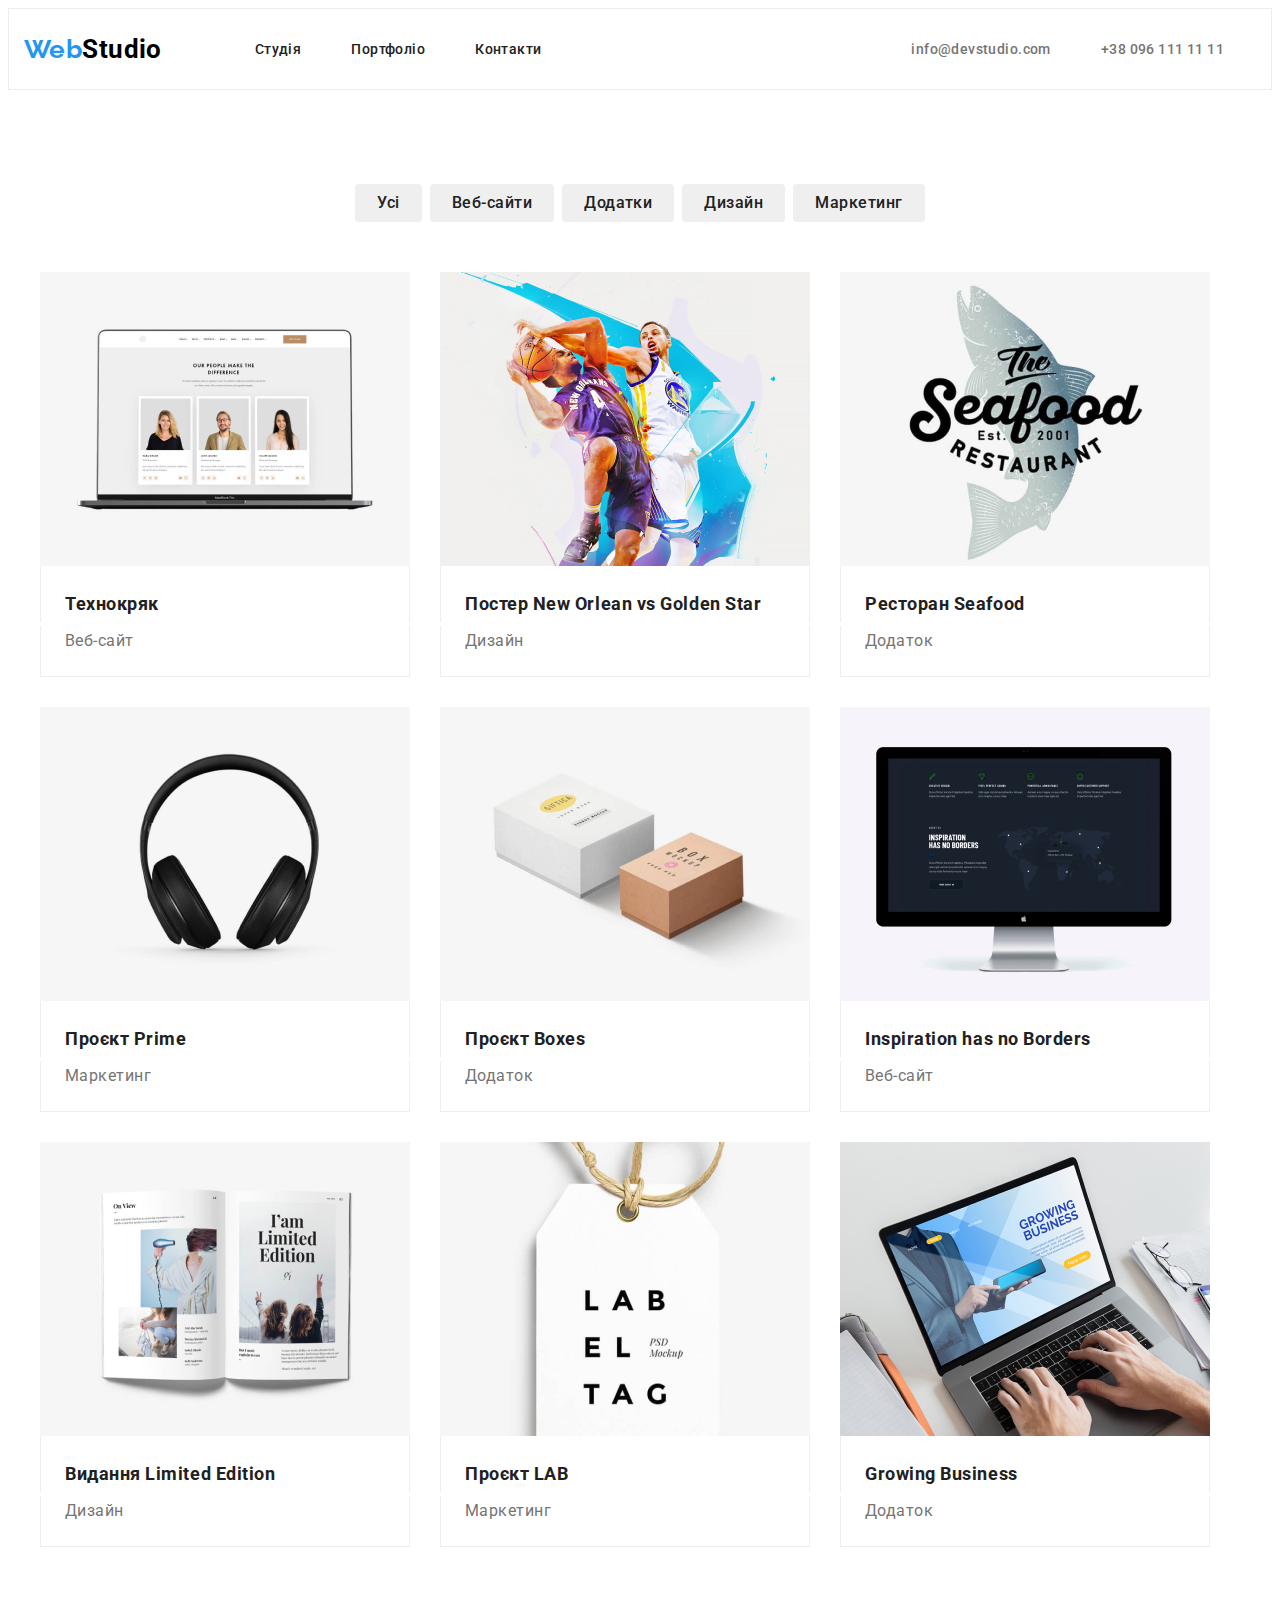
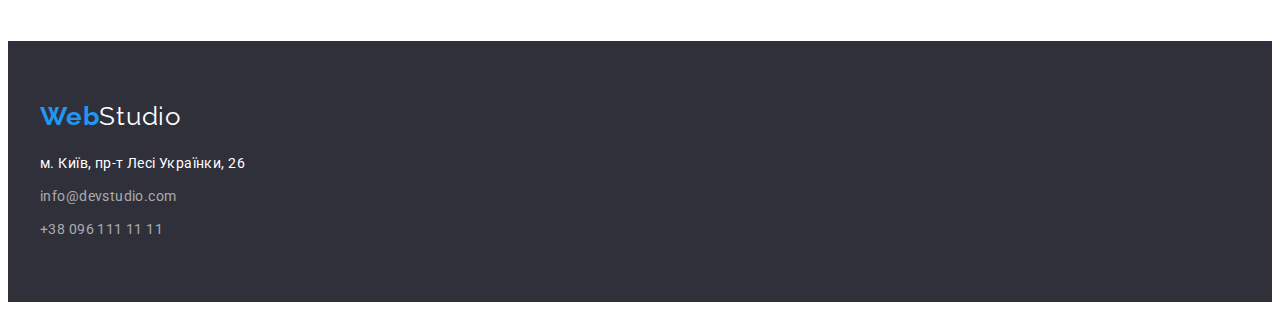
==== commit cec8da8c: "save" ====
--- a/portfolio.html
+++ b/portfolio.html
@@ -127,7 +127,7 @@
       </section>
       <!--Підвал-->
       <footer class="footer">
-        <div class="footer-container">
+        <div class="container">
           <a class="footer-logo" href="index.html"><span class="logo">Web</span>Studio</a>
           <address>
             <ul class="address-items">
--- a/css/styles.css
+++ b/css/styles.css
@@ -63,26 +63,28 @@
 
 .container-header {
   display: flex;
-  text-align: center;
+  align-items: center;
+  justify-content: space-between;
+  margin: 0px;
 }
 
 .header-nav {
   display: flex;
-  text-align: center;
+  align-items: center;
 }
 
 .header-logo {
-  text-align: center;
+  align-items: center;
   font-weight: 700;
   font-size: 26px;
   line-height: 1.2;
   text-decoration-line: none;
   color: #000000;
-  padding: 25px 93px 0 0;
+  margin-right: 93px;
 }
 
 .logo {
-  text-align: center;
+  align-items: center;
   font-family: 'Raleway';
   font-weight: 700;
   font-size: 26px;
@@ -94,8 +96,7 @@
 
 .header-nav-items {
   display: flex;
-  align-self: center;
-  
+  align-items: center;
 }
 
 .header-nav-item:not(:last-child) {
@@ -111,8 +112,8 @@
 
 .contact-items {
   display: flex;
-  padding: 32px;
-
+  padding: 32px 0;
+  align-items: center;
 }
 
 .contact-item:not(:last-child) {
@@ -264,7 +265,7 @@
   font-weight: 500;
   font-size: 16px;
   line-height: 1.9;
-  margin-bottom: 4px;
+  margin-bottom: 10px;
 
   color: var(--primary-color);
 }
@@ -278,7 +279,7 @@
 
 /*  ФУТЕР  */
 
-.footer-container {
+.footer {
   background: #2f303a;
   padding: 60px 15px;
   display: block;
@@ -292,7 +293,7 @@
   letter-spacing: 0.03em;
   text-decoration: none;
   display: block;
-  margin-bottom: 28px;
+  margin-bottom: 20px;
 }
 
 .address-items {
@@ -300,7 +301,7 @@
 }
 
 .address-item:not(:last-child) {
-  margin-bottom: 12px;
+  margin-bottom: 9px;
 }
 
 .address-link {
@@ -373,6 +374,7 @@
 }
 
 .portfolio-title {
+  margin-bottom: 4px;
   font-size: 18px;
   line-height: 2;
   letter-spacing: 0.03em;
